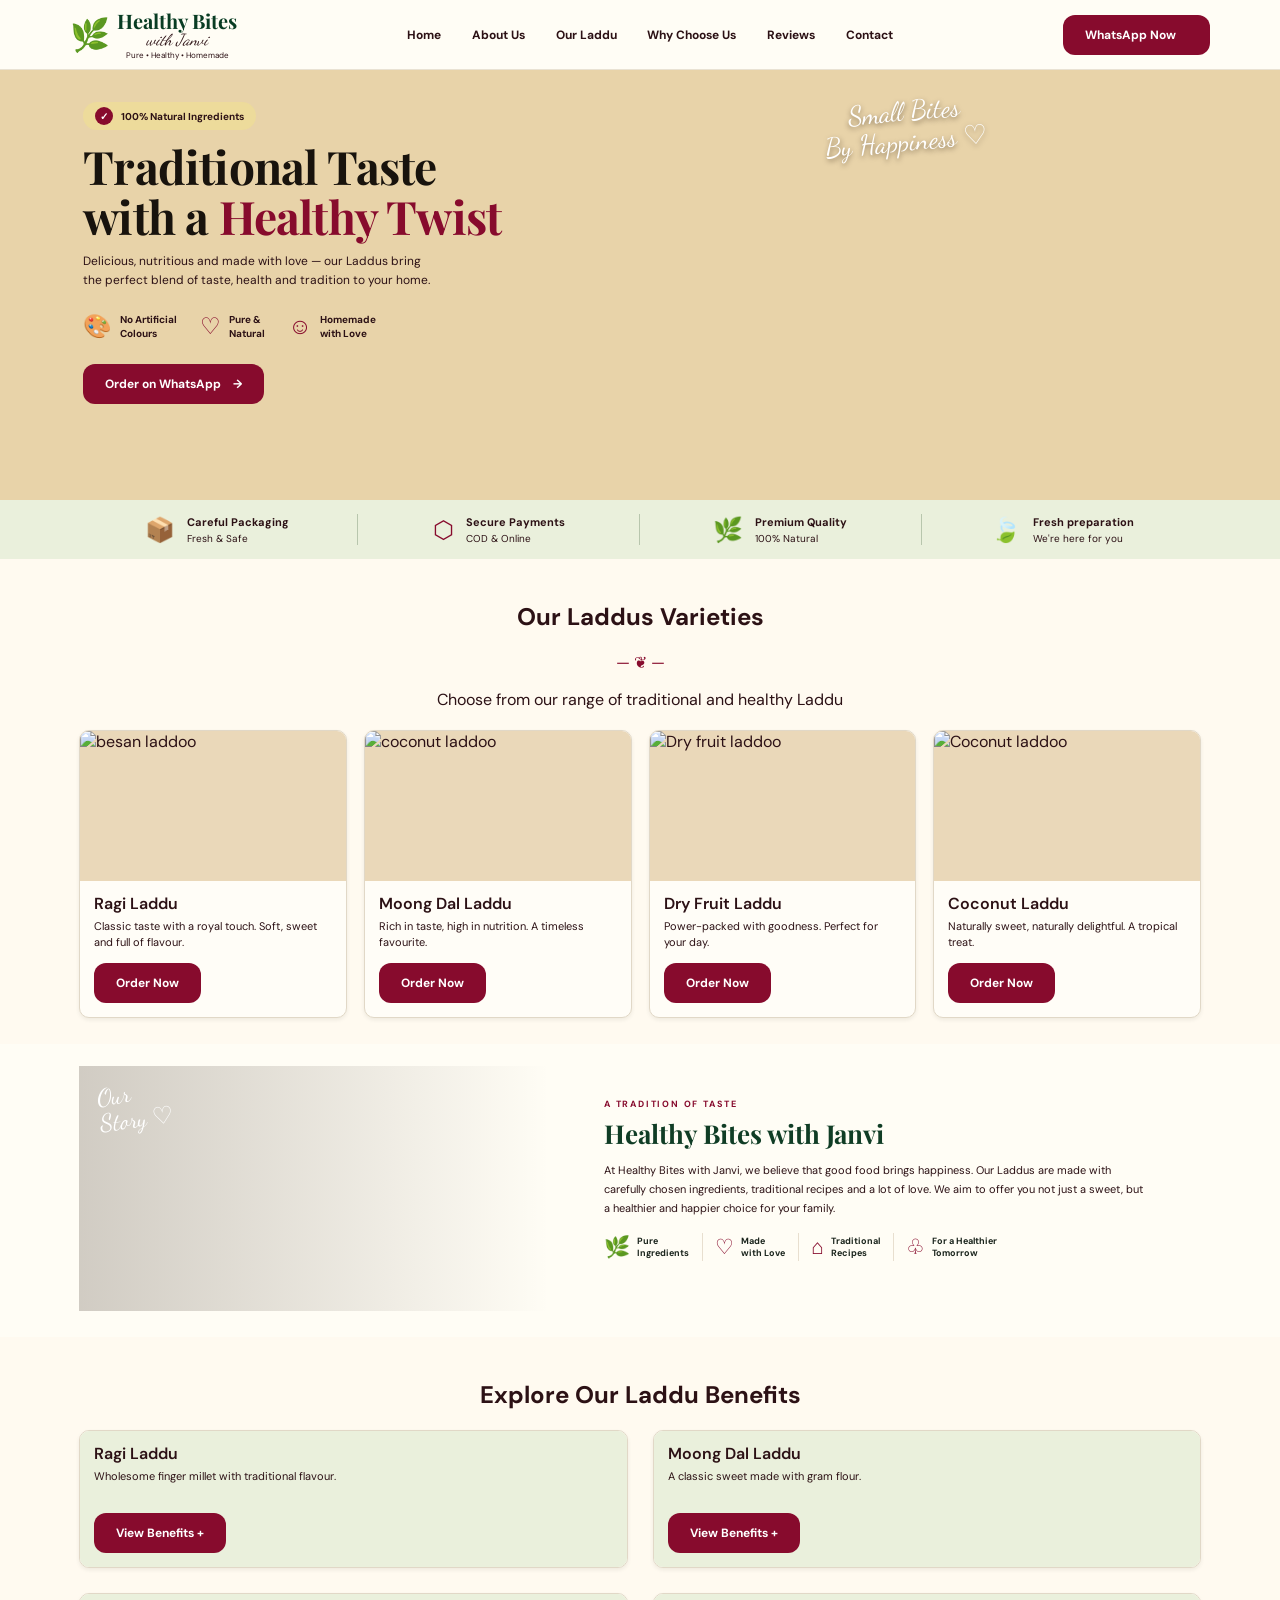
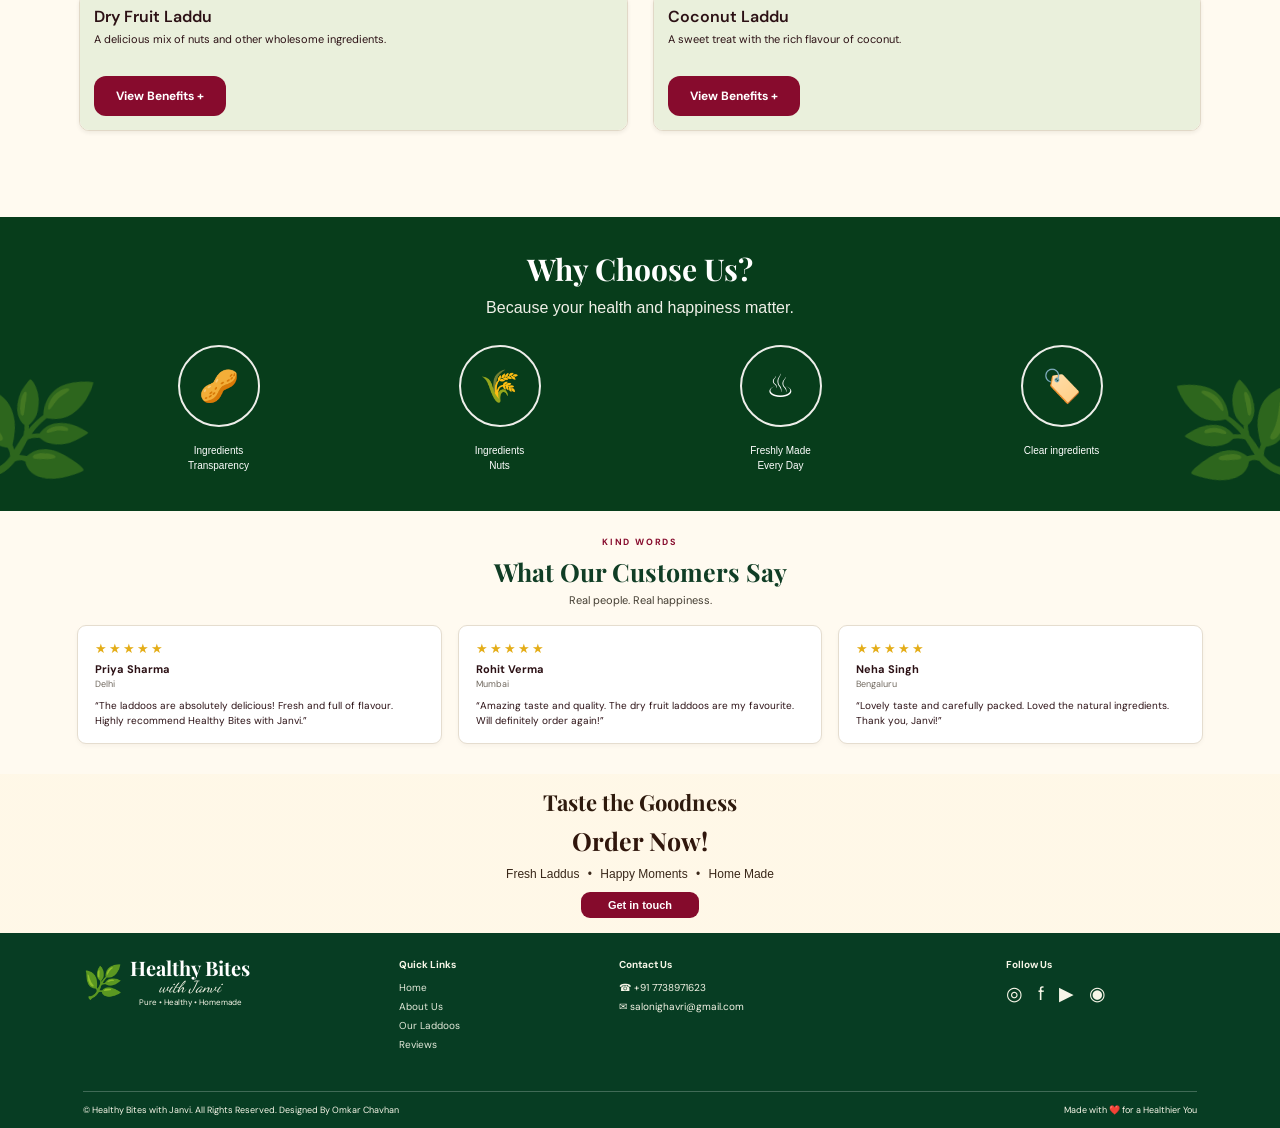
==== index.html @ 6aaa5d87 "laddos  website Delicious, nutritious and made with love — our Laddus bring the perfect blend of tas" ====
<!DOCTYPE html>
<html lang="en">

<head>
  <meta charset="UTF-8">
  <meta name="viewport" content="width=device-width, initial-scale=1.0">
  <meta name="description"
    content="Healthy Bites with Janvi — traditional laddoos made with pure ingredients and love.">
  <title>Healthy Bites with Janvi | Homemade Laddoos</title>
  <link rel="stylesheet" href="style.css">
</head>

<body>
  <header class="header" id="home">
    <a class="brand" href="#home" aria-label="Healthy Bites with Janvi home">
      <span class="brand-leaf">🌿</span>
      <span><strong>Healthy Bites</strong><em>with Janvi</em><small>Pure • Healthy • Homemade</small></span>
    </a>
    <button class="menu-toggle" id="menuToggle" aria-expanded="false"
      aria-label="Toggle menu"><span></span><span></span><span></span></button>
    <nav class="nav" id="nav">
      <a href="#home">Home</a><a href="#about">About Us</a><a href="#products">Our Laddu</a>
      <a href="#why">Why Choose Us</a><a href="#reviews">Reviews</a><a href="#contact">Contact</a>
    </nav>
    <!-- <div class="header-tools">
      <button class="tool-button" id="searchToggle" aria-label="Open search">⌕</button>
      <a class="tool-button user-icon" href="#contact" aria-label="Account">♙</a>
      <button class="tool-button cart" id="cartButton" aria-label="View cart">🛒<span id="cartCount">0</span></button>
    </div> -->
    <a class="btn btn-green" href="https://wa.me/917738971623?text=Hello%2C%20I%20want%20to%20order%20laddoos"
      target="_blank">WhatsApp Now<span></span></a>
  </header>

  <form class="search-bar" id="searchBar"><input id="searchInput" type="search" placeholder="Search laddoo varieties…"
      aria-label="Search products"><button type="submit">Search</button>
    <p id="searchMessage" aria-live="polite"></p>
  </form>

  <main>
    <section class="hero" id="home">
      <div class="hero-overlay"></div>
      <div class="hero-copy">
        <p class="pill"><span>✓</span> 100% Natural Ingredients</p>
        <h1>Traditional Taste<br>with a <i>Healthy Twist</i></h1>
        <p class="hero-desc">Delicious, nutritious and made with love — our Laddus bring the perfect blend of taste,
          health and tradition to your home.</p>
        <div class="hero-benefits">
          <div><span>🎨</span><b>No Artificial<br>Colours</b></div>
          <div><span>♡</span><b>Pure &amp;<br>Natural</b></div>
          <div><span>☺</span><b>Homemade<br>with Love</b></div>
        </div>
        <a class="btn btn-green" href="https://wa.me/917738971623?text=Hello%2C%20I%20want%20to%20Orders%20laddoos"
          target="_blank">Order on WhatsApp <span>→</span></a>
      </div>
      <p class="hero-note">Small Bites<br>By Happiness ♡</p>
    </section>

    <section class="trust-strip" id="trust">
      <div><span>📦</span>
        <p><strong>Careful Packaging</strong><small>Fresh &amp; Safe</small></p>
      </div>
      <div><span>⬡</span>
        <p><strong>Secure Payments</strong><small>COD &amp; Online</small></p>
      </div>
      <div><span>🌿</span>
        <p><strong>Premium Quality</strong><small>100% Natural</small></p>
      </div>
      <div><span>🍃</span>
        <p><strong>Fresh preparation</strong><small>We're here for you</small></p>
      </div>
    </section>

    <!-- <section class="products section-pad" id="products">
      <p class="eyebrow">A LITTLE JOY IN EVERY BITE</p>
      <h2>Our Laddoo Varieties</h2>
      <div class="ornament">— ❧ —</div>
      <p class="section-subtitle">Choose from our range of traditional and healthy laddoos</p>
      <div class="product-grid">
        <article class="product-card">
          <div class="product-photo photo-motichoor"><span>Motichoor Laddoo</span></div>
          <div class="product-info">
            <h3>Motichoor Laddoo</h3>
            <p>Classic taste with a royal touch. Soft, sweet and full of flavour.</p><button
              class="btn btn-green add-cart" data-product="Motichoor Laddoo">Shop Now <span>→</span></button>
          </div>
        </article>
        <article class="product-card">
          <div class="product-photo photo-besan"><span>Besan Laddoo</span></div>
          <div class="product-info">
            <h3>Besan Laddoo</h3>
            <p>Rich in taste, high in tradition. A timeless favourite.</p><button class="btn btn-green add-cart"
              data-product="Besan Laddoo">Shop Now <span>→</span></button>
          </div>
        </article>
        <article class="product-card">
          <div class="product-photo photo-dryfruit"><span>Dry Fruit Laddoo</span></div>
          <div class="product-info">
            <h3>Dry Fruit Laddoo</h3>
            <p>Power-packed with goodness. A nutty, satisfying treat.</p><button class="btn btn-green add-cart"
              data-product="Dry Fruit Laddoo">Shop Now <span>→</span></button>
          </div>
        </article>
        <article class="product-card">
          <div class="product-photo photo-coconut"><span>Coconut Laddoo</span></div>
          <div class="product-info">
            <h3>Coconut Laddoo</h3>
            <p>Naturally sweet, delicious and full of coconut flavour.</p><button class="btn btn-green add-cart"
              data-product="Coconut Laddoo">Shop Now <span>→</span></button>
          </div>
        </article>
      </div>
      <p class="cart-message" id="cartMessage" aria-live="polite"></p>
    </section> -->


    <section class="section products-section" id="products">
      <div class="section-heading">
        <h2>Our Laddus Varieties</h2><span class="ornament">— ❦ —</span>
        <p>Choose from our range of traditional and healthy Laddu</p>
      </div>
      <div class="product-grid">
        <article class="product-card">
          <img src="/assets/product_photo/healthy_bites_individual_photos_700x467_avif/raggi_photo.jpeg"
            alt="besan laddoo">
          <div class="product-info">
            <h3>Ragi Laddu</h3>
            <p>Classic taste with a royal touch. Soft, sweet and full of flavour.</p>
            <div class="product-bottom"><strong>₹299 <small>/ 500g</small></strong><button class="btn add-btn"
                data-product="Motichoor Laddoo" data-price="299"> <a
                  href="https://wa.me/917738971623?text=Hello%2C%20I%20want%20to%20Ragi%20laddoos" target="_blank">
                  Order Now</a></button></div>
          </div>
        </article>
        <article class="product-card">
          <img
            src="/assets/product_photo/healthy_bites_individual_photos_700x467_avif/Rustic Moong Dal Pinni Laddoos.png"
            alt="coconut laddoo">
          <div class="product-info">
            <h3>Moong Dal Laddu</h3>
            <p>Rich in taste, high in nutrition. A timeless favourite.</p>
            <div class="product-bottom"><strong>₹279 <small>/ 500g</small></strong><button class="btn add-btn"
                data-product="Besan Laddoo" data-price="279"> <a
                  href="https://wa.me/917738971623?text=Hello%2C%20I%20want%20to%20Moong-dal%20laddoos" target="_blank">
                  Order Now</a> </button></div>
          </div>
        </article>
        <article class="product-card">
          <img src="/assets/product_photo/healthy_bites_individual_photos_700x467_avif/dry_fruit_laddu_.jpeg"
            alt="Dry fruit laddoo">
          <div class="product-info">
            <h3>Dry Fruit Laddu</h3>
            <p>Power-packed with goodness. Perfect for your day.</p>
            <div class="product-bottom"><strong>₹399 <small>/ 500g</small></strong><button class="btn add-btn"
                data-product="Dry Fruit Laddoo" data-price="399"><a
                  href="https://wa.me/917738971623?text=Hello%2C%20I%20want%20to%20Dry-fruits%20laddoos"
                  target="_blank">
                  Order Now</a></button></div>
          </div>
        </article>
        <article class="product-card">
          <img src="/assets/product_photo/healthy_bites_individual_photos_700x467_avif/coconut-laddu.jpeg"
            alt="Coconut laddoo">
          <div class="product-info">
            <h3>Coconut Laddu</h3>
            <p>Naturally sweet, naturally delightful. A tropical treat.</p>
            <div class="product-bottom"><strong>₹600 <small>/ 500g</small></strong><button class="btn add-btn"
                data-product="Coconut Laddoo" data-price="259"><a
                  href="https://wa.me/917738971623?text=Hello%2C%20I%20want%20to%20coconuts%20laddoos" target="_blank">
                  Order Now</a></button></div>
          </div>
        </article>
      </div>
    </section>


    <!-- about section start -->
    <section class="about section" id="about">
      <div class="story-image"><span>Our<br>Story ♡</span></div>
      <div class="about-copy">
        <p class="eyebrow">A TRADITION OF TASTE</p>
        <h2>Healthy Bites with Janvi</h2>
        <p>At Healthy Bites with Janvi, we believe that good food brings happiness. Our Laddus are made with carefully
          chosen ingredients, traditional recipes and a lot of love. We aim to offer you not just a sweet, but a
          healthier and happier choice for your family.</p>
        <div class="about-points"><span>🌿 <b>Pure<br>Ingredients</b></span><span>♡ <b>Made<br>with
              Love</b></span><span>⌂ <b>Traditional<br>Recipes</b></span><span>♧ <b>For a
              Healthier<br>Tomorrow</b></span></div>
        <!-- <a href="#contact" class="btn btn-green">Know More
          <span>→</span></a> -->
      </div>
    </section>
    <!-- about section end -->

    <!-- our benifits section start-->

    <section class="section products-section" id="products">
      <div class="section-heading">
        <h2>Explore Our Laddu Benefits</h2>
      </div>
      <div class="products">

        <!-- RAGI LADDOO -->
        <article class="product-card">
          <!-- <img class="product-image" src="images/ragi-laddoo.jpg" alt="Ragi laddoo"> -->

          <div class="product-info product-bg-color">
            <h3>Ragi Laddu</h3>
            <p>Wholesome finger millet with traditional flavour.</p>

            <div class="product-bottom">
              <!-- <span class="price">₹299 / 500g</span> -->
              <button class="btn" onclick="toggleBenefits('ragi', this)" aria-expanded="false">
                View Benefits +
              </button>
            </div>

            <div class="benefits" id="ragi">
              <h4>Benefits of Ragi Laddu</h4>
              <ul class="benefits-list">
                <li>Ragi is naturally rich in calcium.</li>
                <li>Provides dietary fibre.</li>
                <li>Contains carbohydrates for energy.</li>
                <li>Provides minerals, including iron.</li>
              </ul>
              <p class="disclaimer">
                Nutritional value depends on the recipe and serving size.
              </p>
            </div>

            <!-- <p style="margin-top:18px">
                        <a class="btn" href="https://wa.me/919876543210?text=I%20want%20to%20order%20Ragi%20Laddoo"
                            target="_blank" rel="noopener noreferrer">
                            Order on WhatsApp
                        </a>
                    </p> -->
          </div>
        </article>

        <!-- Moong LADDOO -->
        <article class="product-card">
          <!-- <img class="product-image" src="images/besan-laddoo.jpg" alt="Besan laddoo"> -->

          <div class="product-info product-bg-color">
            <h3>Moong Dal Laddu</h3>
            <p>A classic sweet made with gram flour.</p>

            <div class="product-bottom">
              <!-- <span class="price">₹279 / 500g</span> -->
              <button class="btn" onclick="toggleBenefits('besan', this)" aria-expanded="false">
                View Benefits +
              </button>
            </div>

            <div class="benefits" id="besan">
              <h4>Benefits of Moong dal Laddu</h4>
              <ul class="benefits-list">
                <li>
                  Good source of protein.</li>
                <li>Provides energy.</li>
                <li>Contains dietary fiber.</li>
                <li>Provides essential nutrients</li>
              </ul>
              <p class="disclaimer">
                Nutritional value depends on the recipe and serving size.
              </p>
            </div>

            <!-- <p style="margin-top:18px">
                        <a class="btn" href="https://wa.me/919876543210?text=I%20want%20to%20order%20Besan%20Laddoo"
                            target="_blank" rel="noopener noreferrer">
                            Order on WhatsApp
                        </a>
                    </p> -->
          </div>
        </article>

        <!-- DRY FRUIT LADDOO -->
        <article class="product-card">
          <!-- <img class="product-image" src="images/dry-fruit-laddoo.jpg" alt="Dry fruit laddoo"> -->

          <div class="product-info product-bg-color">
            <h3>Dry Fruit Laddu</h3>
            <p>A delicious mix of nuts and other wholesome ingredients.</p>

            <div class="product-bottom">
              <!-- <span class="price">₹399 / 500g</span> -->
              <button class="btn" onclick="toggleBenefits('dryfruit', this)" aria-expanded="false">
                View Benefits +
              </button>
            </div>

            <div class="benefits" id="dryfruit">
              <h4>Benefits of Dry Fruit Laddu</h4>
              <ul class="benefits-list">
                <li>Nuts provide unsaturated fats.</li>
                <li>Many nuts contain plant-based protein.</li>
                <li>Provides energy and a variety of minerals.</li>
                <li>Ingredients such as dates add natural sweetness.</li>
              </ul>
              <p class="disclaimer">
                Benefits vary with the nuts, seeds and sweeteners used.
              </p>
            </div>

            <!-- <p style="margin-top:18px">
                        <a class="btn"
                            href="https://wa.me/919876543210?text=I%20want%20to%20order%20Dry%20Fruit%20Laddoo"
                            target="_blank" rel="noopener noreferrer">
                            Order on WhatsApp
                        </a>
                    </p> -->
          </div>
        </article>

        <!-- COCONUT LADDOO -->
        <article class="product-card">
          <!-- <img class="product-image" src="images/coconut-laddoo.jpg" alt="Coconut laddoo"> -->

          <div class="product-info product-bg-color">
            <h3>Coconut Laddu</h3>
            <p>A sweet treat with the rich flavour of coconut.</p>

            <div class="product-bottom">
              <!-- <span class="price">₹600 / 500g</span> -->
              <button class="btn" onclick="toggleBenefits('coconut', this)" aria-expanded="false">
                View Benefits +
              </button>
            </div>

            <div class="benefits" id="coconut">
              <h4>Benefits of Coconut Laddoo</h4>
              <ul class="benefits-list">
                <li>Coconut provides dietary fibre.</li>
                <li>Contains fats that contribute energy.</li>
                <li>Provides some minerals.</li>
                <li>A tasty option for coconut lovers.</li>
              </ul>
              <p class="disclaimer">
                Added sugar and other ingredients affect the final nutrition.
              </p>
            </div>

            <!-- <p style="margin-top:18px">
                        <a class="btn" href="https://wa.me/919876543210?text=I%20want%20to%20order%20Coconut%20Laddoo"
                            target="_blank" rel="noopener noreferrer">
                            Order on WhatsApp
                        </a>
                    </p> -->
          </div>
        </article>

      </div>

    </section>


    <!-- our benifits section end -->


    <!-- why choose us section -->

    <section class="why-choose-us" id="why">
      <div class="why-container">

        <h2>Why Choose Us?</h2>
        <p class="why-subtitle">
          Because your health and happiness matter.
        </p>

        <div class="why-features">

          <div class="why-card">
            <div class="why-icon">
              <span>🥜</span>
            </div>
            <h3>Ingredients <br>Transparency</h3>
          </div>

          <div class="why-card">
            <div class="why-icon">
              <span>🌾</span>
            </div>
            <h3>Ingredients <br>Nuts</h3>
          </div>

          <div class="why-card">
            <div class="why-icon">
              <span>♨</span>
            </div>
            <h3>Freshly Made<br>Every Day</h3>
          </div>

          <div class="why-card">
            <div class="why-icon">
              <span>🏷️</span>
            </div>
            <h3>Clear ingredients</h3>
          </div>

        </div>
      </div>
    </section>


    <section class="reviews section-pad" id="reviews">
      <p class="eyebrow">KIND WORDS</p>
      <h2>What Our Customers Say</h2>
      <p class="section-subtitle">Real people. Real happiness.</p>
      <div class="review-grid">
        <article>
          <div class="stars">★★★★★</div><strong>Priya Sharma</strong><small>Delhi</small>
          <p>“The laddoos are absolutely delicious! Fresh and full of flavour. Highly recommend Healthy Bites with
            Janvi.”</p>
        </article>
        <article>
          <div class="stars">★★★★★</div><strong>Rohit Verma</strong><small>Mumbai</small>
          <p>“Amazing taste and quality. The dry fruit laddoos are my favourite. Will definitely order again!”</p>
        </article>
        <article>
          <div class="stars">★★★★★</div><strong>Neha Singh</strong><small>Bengaluru</small>
          <p>“Lovely taste and carefully packed. Loved the natural ingredients. Thank you, Janvi!”</p>
        </article>
      </div>
    </section>

    <section class="laddoo-cta">
      <div class="cta-content">
        <h2>Taste the Goodness</h2>
        <h3>Order Now!</h3>

        <p>
          Fresh Laddus <span>•</span>
          Happy Moments <span>•</span>
          Home Made
        </p>

        <a href="https://wa.me/917738971623?text=Hello%2C%20I%20want%20to%20order%20laddus" class="cta-button">
          Get in touch
        </a>
      </div>
    </section>
  </main>

  <footer class="footer" id="contact">
    <a class="brand footer-brand" href="#home"><span class="brand-leaf">🌿</span><span><strong>Healthy
          Bites</strong><em>with Janvi</em><small>Pure • Healthy • Homemade</small></span></a>
    <div>
      <h3>Quick Links</h3><a href="#home">Home</a><a href="#about">About Us</a><a href="#products">Our Laddoos</a><a
        href="#reviews">Reviews</a>
    </div>
    <div>
      <h3>Contact Us</h3>
      <p>☎ +91 7738971623</p>
      <p>✉ salonighavri@gmail.com</p>
    </div>
    <div>
      <h3>Follow Us</h3>
      <p class="socials"><a href="https://www.instagram.com/healthybiteswithjanvi?utm_source=qr&stkn=N2JmM3g2enpvZms2"
          aria-label="Instagram">◎</a><a href="#" aria-label="Facebook">f</a><a href="#" aria-label="YouTube">▶</a><a
          href="#" aria-label="WhatsApp">◉</a></p>
    </div>
    <div class="copyright"><span>© <span id="year"></span> Healthy Bites with Janvi. All Rights
        Reserved. Designed By Omkar Chavhan</span><span>Made with ❤️ for a Healthier You</span></div>
  </footer>
  <script src="script.js"></script>

  <script>


    function toggleBenefits(id, button) {
      const selectedPanel = document.getElementById(id);
      const isAlreadyOpen = selectedPanel.classList.contains("open");

      // Sabhi benefits toggles close karo
      document.querySelectorAll(".benefits").forEach(panel => {
        panel.classList.remove("open");
      });

      // Sabhi buttons ko default state mein lao
      document.querySelectorAll(
        '.product-bottom button[onclick*="toggleBenefits"]'
      ).forEach(btn => {
        btn.textContent = "View Benefits +";
        btn.setAttribute("aria-expanded", "false");
      });

      // Sirf selected toggle open karo
      if (!isAlreadyOpen) {
        selectedPanel.classList.add("open");
        button.textContent = "Hide Benefits −";
        button.setAttribute("aria-expanded", "true");
      }
    }



  </script>
</body>

</html>
---- style.css ----
@import url('https://fonts.googleapis.com/css2?family=DM+Sans:wght@400;500;600;700&family=Playfair+Display:wght@500;600;700;800&family=Dancing+Script:wght@600;700&display=swap');

:root {
    --green: #870b2d;
    --green-dark: #61051e;
    --cream: #fffaf0;
    --ink: #2c1115;
    --muted: #635c4e;
    --line: #e8dfcf
}

* {
    box-sizing: border-box
}

html {
    scroll-behavior: smooth;
    scroll-padding-top: 75px
}

body {
    margin: 0;
    background: var(--cream);
    color: var(--ink);
    font-family: 'DM Sans', Arial, sans-serif
}

a {
    color: inherit;
    text-decoration: none
}

button,
input {
    font: inherit
}

button {
    cursor: pointer
}

.header {
    height: 70px;
    display: flex;
    align-items: center;
    gap: 28px;
    padding: 0 clamp(18px, 5.5vw, 80px);
    background: #fffdf5;
    position: sticky;
    top: 0;
    z-index: 10;
    border-bottom: 1px solid #e9e2d3
}

.brand {
    display: flex;
    align-items: center;
    gap: 7px;
    flex-shrink: 0
}

.brand-leaf {
    font-size: 32px
}

.brand>span:last-child {
    display: flex;
    flex-direction: column;
    line-height: 1
}

.brand strong {
    font-family: 'Playfair Display', serif;
    font-size: 20px;
    color: #093c23
}

.brand em {
    font-family: 'Dancing Script', cursive;
    font-size: 16px;
    text-align: center;
    margin-top: 1px
}

.brand small {
    font-size: 8px;
    text-align: center;
    margin-top: 3px
}

.nav {
    display: flex;
    align-items: center;
    justify-content: center;
    gap: clamp(14px, 2.4vw, 35px);
    margin: auto
}

.nav a {
    font-size: 12px;
    font-weight: 700;
    white-space: nowrap
}

.nav a:hover {
    color: var(--green)
}

.header-tools {
    display: flex;
    align-items: center;
    gap: 13px
}

.tool-button {
    border: 0;
    background: transparent;
    color: #101b13;
    font-size: 23px;
    padding: 4px;
    position: relative
}

.cart span {
    position: absolute;
    right: -5px;
    top: -3px;
    background: var(--green);
    color: white;
    border-radius: 50%;
    font-size: 10px;
    min-width: 16px;
    height: 16px;
    display: grid;
    place-items: center
}

.menu-toggle {
    display: none
}

.search-bar {
    display: none;
    padding: 14px 5%;
    background: #fffdf5;
    position: sticky;
    top: 70px;
    z-index: 9;
    box-shadow: 0 5px 12px #0001
}

.search-bar.open {
    display: flex;
    gap: 10px
}

.search-bar input {
    flex: 1;
    min-width: 0;
    border: 1px solid var(--line);
    padding: 11px 14px;
    border-radius: 8px
}

.search-bar button {
    border: 0;
    border-radius: 8px;
    background: var(--green);
    color: white;
    padding: 0 20px
}

.search-bar p {
    align-self: center;
    font-size: 12px;
    margin: 0
}

.hero {
    min-height: clamp(330px, 38vw, 430px);
    position: relative;
    isolation: isolate;
    display: block;
    overflow: hidden;
    background: #e8d3a9 url('assets/Golden\ Laddus\ Over\ Misty\ Mountains.png') center center/cover no-repeat
}

.hero-copy {
    width: 51%;
    max-width: 590px;
    padding: 32px 0 32px clamp(28px, 6.5vw, 95px)
}

.pill {
    display: inline-flex;
    align-items: center;
    gap: 8px;
    border-radius: 30px;
    background: #eddb9b;
    padding: 5px 12px;
    font-size: 10px;
    font-weight: 700;
    margin: 0 0 12px
}

.pill span {
    display: grid;
    place-items: center;
    background: var(--green);
    color: white;
    border-radius: 50%;
    width: 18px;
    height: 18px
}

.hero h1 {
    font-family: 'Playfair Display', Georgia, serif;
    font-size: clamp(34px, 3.6vw, 51px);
    line-height: 1.08;
    letter-spacing: -.8px;
    margin: 0 0 10px;
    color: #18130d
}

.hero h1 i {
    font-style: normal;
    color: var(--green)
}

.hero-desc {
    font-size: 12px;
    line-height: 1.65;
    max-width: 355px;
    margin: 0 0 20px
}

.hero-benefits {
    display: flex;
    gap: 23px;
    margin: 0 0 22px
}

.hero-benefits div {
    display: flex;
    align-items: center;
    gap: 8px;
    font-size: 10px;
    line-height: 1.35
}

.hero-benefits span {
    font-size: 23px;
    color: var(--green)
}

.btn {
    display: inline-flex;
    align-items: center;
    justify-content: center;
    gap: 13px;
    border: 0;
    border-radius: 10px;
    padding: 12px 20px;
    font-size: 11px;
    font-weight: 700;
    transition: transform .2s, background .2s
}

.btn:hover {
    transform: translateY(-2px)
}

.btn-green {
    background: var(--green);
    color: white
}

.btn-green:hover {
    background: var(--green-dark)
}

.hero-note {
    position: absolute;
    right: 23%;
    top: 0%;
    font-family: 'Dancing Script', cursive;
    font-size: 27px;
    line-height: 1.1;
    color: white;
    text-align: center;
    transform: rotate(-5deg);
    text-shadow: 0 2px 5px #25150880
}



/* MOBILE HERO SECTION FIX */
@media (max-width: 768px) {

    .hero {
        position: relative;
        isolation: isolate;
        overflow: hidden;
    }

    /* Image ke upar overlay */
    .hero::before {
        content: "";
        position: absolute;
        inset: 0;
        background: linear-gradient(90deg,
                rgba(255, 248, 232, 0.92) 0%,
                rgba(255, 248, 232, 0.78) 55%,
                rgba(255, 248, 232, 0.15) 100%);

        z-index: -1;
        pointer-events: none;
    }

    /* Hero content */
    .hero-content {
        position: relative;
        z-index: 2;
        width: 100%;
        max-width: 100%;
        box-sizing: border-box;
        padding: 24px 16px;
    }

    .hero h1 {
        font-size: clamp(32px, 8vw, 42px);
        line-height: 1.12;
        overflow-wrap: break-word;
        margin: 16px 0;
    }

    .hero p {
        font-size: 15px;
        line-height: 1.7;
        max-width: 100%;
        margin-bottom: 20px;
    }

    /* Features ko readable rakhein */
    .hero-features {
        display: flex;
        flex-wrap: wrap;
        gap: 12px;
    }

    .hero-features>* {
        min-width: 0;
        max-width: 100%;
    }

    /* WhatsApp button */
    .hero .btn,
    .hero .btn-green {
        position: relative;
        z-index: 3;
        max-width: 100%;
        box-sizing: border-box;
    }
}


/* hero section css end */


/* trust strip css */

.trust-strip {
    display: grid;
    grid-template-columns: repeat(4, 1fr);
    padding: 14px clamp(25px, 6vw, 90px);
    background: #eaf0dc;
    gap: 0
}

.trust-strip>div {
    display: flex;
    justify-content: center;
    align-items: center;
    gap: 12px;
    border-right: 1px solid #b8c6ad
}

.trust-strip>div:last-child {
    border: 0
}

.trust-strip>div>span {
    font-size: 24px;
    color: var(--green)
}

.trust-strip p {
    display: flex;
    flex-direction: column;
    gap: 3px;
    margin: 0;
    font-size: 11px
}

.trust-strip small {
    font-size: 10px
}

.section-pad {
    padding: 30px clamp(24px, 6vw, 88px) 34px;
    text-align: center
}

.eyebrow {
    font-size: 9px;
    letter-spacing: 1.8px;
    font-weight: 700;
    color: var(--green);
    margin: 0 0 7px
}

.section-pad h2,
.about h2 {
    font-family: 'Playfair Display', Georgia, serif;
    font-size: clamp(25px, 2.5vw, 33px);
    margin: 0;
    color: #103d25
}

.ornament {
    color: var(--green);
    font-size: 16px;
    margin: 0 0 4px
}

.section-subtitle {
    font-size: 13px;
    margin: 0 0 20px;
    color: #443e32
}

.section {
    padding: 22px 6.2% 26px;
}

section {
    display: block;
    unicode-bidi: isolate;
}

.section-heading {
    text-align: center;
    margin-bottom: 20px;
}



.product-grid {
    display: grid;
    grid-template-columns: repeat(4, 1fr);
    gap: 17px;
}

.product-card {
    box-shadow: rgba(33, 24, 6, 0.07) 0px 2px 4px;
    background: rgb(255, 253, 247);
    border-width: 1px;
    border-style: solid;
    border-color: rgb(225, 216, 199);
    border-image: none;
    border-radius: 10px;
    overflow: hidden;
    transition: transform 0.2s;
}

.product-card>img {
    display: block;
    width: 100%;
    height: 150px;
    object-fit: cover;
    background: rgb(234, 216, 185);
}

.product-info {
    padding: 12px 14px 14px;
}

.product-info h3 {
    font-size: 16px;
    font-weight: 600;
    margin: 0px 0px 5px;
}

.product-info p {
    font-size: 11px;
    line-height: 1.45;
    min-height: 32px;
    margin: 0px 0px 12px;
}

.product-bottom {
    display: flex;
    justify-content: space-between;
    align-items: center;
    flex-wrap: wrap;
    gap: 7px;
}

.product-bottom strong {
    font-size: 13px;
    color: var(--deep);
    display: none;
}

.product-card:hover {
    transform: translateY(-4px);
}



add-btn {
    font-size: 11px;
    padding: 9px 13px;
    border-radius: 10px;
}

.btn {
    display: inline-flex;
    align-items: center;
    justify-content: center;
    color: white;
    font-size: 12px;
    font-weight: 700;
    gap: 12px;
    background: var(--green);
    border-width: 0px;
    border-style: none;
    border-color: currentcolor;
    border-image: none;
    border-radius: 12px;
    padding: 12px 22px;
    transition: 0.2s;
}

button {
    cursor: pointer;
    font: inherit;
}


/* our benifits css */

.products {
    display: grid;
    grid-template-columns: repeat(2, minmax(0, 1fr));
    gap: 25px;
    padding-bottom: 60px;
}


.product-bg-color {
    background-color: #eaf0dc;
}

.benefits {
    display: none;
    margin-top: 22px;
    padding: 20px;
    background: #f7eddf;
    border-radius: 12px;
}

.benefits.open {
    display: block;
}

.benefits-list {
    font-size: 11px;
}

/* about section css */


/* ===== ABOUT US SECTION ===== */

.about {
    display: grid;
    grid-template-columns: 42% minmax(0, 1fr);
    grid-template-areas: "image content";
    align-items: center;
    min-height: 245px;
    background: #fffdf5;
    box-sizing: border-box;
}

.story-image {
    grid-area: image;
    width: 100%;
    min-height: 245px;
    background: url('assets/product_photo/healthy_bites_individual_photos_700x467_avif/about-us-image.png') 77% 70% / cover no-repeat;
    position: relative;
    overflow: hidden;
}

.story-image::after {
    content: "";
    position: absolute;
    inset: 0;
    background: linear-gradient(90deg, #25150a36, transparent);
    pointer-events: none;
}

.story-image span {
    position: absolute;
    z-index: 1;
    top: 6%;
    left: 4%;
    color: white;
    font: 24px/1.1 'Dancing Script', cursive;
    transform: rotate(-7deg);
}

.about-copy {
    grid-area: content;
    min-width: 0;
    padding: 25px clamp(25px, 4.2vw, 60px);
    box-sizing: border-box;
}

.about-copy h2 {
    font-size: 26px;
    line-height: 1.3;
    margin: 0 0 10px;
}

.about-copy>p:not(.eyebrow) {
    font-size: 11px;
    line-height: 1.7;
    max-width: 560px;
    margin: 0 0 16px;
}

.about-points {
    display: flex;
    flex-wrap: wrap;
    gap: 12px;
    margin-bottom: 17px;
}

.about-points span {
    display: flex;
    align-items: center;
    gap: 7px;
    font-size: 21px;
    color: var(--green);
    padding-right: 13px;
    border-right: 1px solid var(--line);
}

.about-points span:last-child {
    border-right: 0;
}

.about-points b {
    font-size: 9px;
    line-height: 1.4;
    color: #1a241c;
}

/* ===== TABLET & MOBILE ===== */

@media (max-width: 768px) {
    .about {
        grid-template-columns: minmax(0, 1fr);
        grid-template-areas:
            "content"
            "image";
        gap: 20px;
        padding: 25px 18px;
        min-height: auto;
    }

    .about-copy {
        padding: 0;
        width: 100%;
    }

    .about-copy h2 {
        font-size: 26px;
        line-height: 1.3;
    }

    .about-copy>p:not(.eyebrow) {
        font-size: 14px;
        line-height: 1.7;
        max-width: 100%;
    }

    .about-points {
        display: grid;
        grid-template-columns: repeat(2, minmax(0, 1fr));
        gap: 8px 12px;
        margin-bottom: 5px;
    }

    .about-points span {
        padding: 10px 4px;
        gap: 8px;
        font-size: 20px;
        border-right: 0;
        border-bottom: 1px solid var(--line);
    }

    .about-points b {
        font-size: 10px;
        line-height: 1.5;
    }

    .story-image {
        width: 100%;
        min-height: 0;
        aspect-ratio: 4 / 3;
        background-position: center;
        background-size: cover;
    }

    .story-image span {
        top: 25%;
        left: 10%;
        font-size: 28px;
    }
}

/* ===== SMALL MOBILE ===== */

@media (max-width: 380px) {
    .about {
        padding: 20px 14px;
        gap: 16px;
    }

    .about-copy h2 {
        font-size: 23px;
    }

    .about-copy>p:not(.eyebrow) {
        font-size: 13px;
    }

    .about-points {
        gap: 6px;
    }

    .about-points b {
        font-size: 9px;
    }
}


/* about us css end */

/* WHY CHOOSE US SECTION */

.why-choose-us {
    width: 100%;
    background: #073d1b;
    color: #ffffff;
    padding: 32px 20px 38px;
    position: relative;
    overflow: hidden;
    font-family: Arial, sans-serif;

}

.why-container {
    max-width: 1100px;
    margin: 0 auto;
    text-align: center;
}

.why-choose-us h2 {
    font-family: 'Playfair Display', Georgia, serif;
    font-size: 30px;
    font-weight: 700;
    margin: 0 0 10px;
    color: #ffffff;
}

.why-subtitle {
    font-size: 16px;
    margin: 0 0 28px;
    color: #f0f0e8;
}

.why-features {
    display: grid;
    grid-template-columns: repeat(4, 1fr);
    gap: 24px;
    align-items: start;
}

.why-card {
    text-align: center;
}

.why-icon {
    width: 82px;
    height: 82px;
    margin: 0 auto 16px;
    border: 2px solid #eeeeea;
    border-radius: 50%;
    display: flex;
    align-items: center;
    justify-content: center;
    transition: transform 0.3s ease,
        background 0.3s ease;
}

.why-icon span {
    font-size: 32px;
}

.why-card:hover .why-icon {
    transform: translateY(-5px);
    background: #14532d;
}

.why-card h3 {
    font-size: 10px;
    font-weight: 400;
    line-height: 1.5;
    margin: 0;
    color: #ffffff;
}

/* TABLET */

@media (max-width: 768px) {
    .why-features {
        grid-template-columns: repeat(2, 1fr);
        row-gap: 30px;
    }

    .why-choose-us h2 {
        font-size: 26px;
    }
}

/* MOBILE */

@media (max-width: 420px) {
    .why-choose-us {
        padding: 28px 12px;
    }

    .why-features {
        gap: 25px 10px;
    }

    .why-icon {
        width: 68px;
        height: 68px;
    }

    .why-icon span {
        font-size: 27px;
    }

    .why-card h3 {
        font-size: 12px;
        font-size: 400;
    }

    .why-subtitle {
        font-size: 13px;
    }
}

/* why choose-life */

.why-choose-us {
    position: relative;
    overflow: hidden;
    isolation: isolate;
}

.why-choose-us::before,
.why-choose-us::after {
    content: "🌿";
    content: "🌿";
    position: absolute;
    top: 73%;
    transform: translateY(-50%);
    font-size: 100px;
    opacity: 0.45;
    pointer-events: none;
    z-index: -1;
}

.why-choose-us::before {
    left: -29px;
    transform: translateY(-50%) rotate(7deg);
}

.why-choose-us::after {
    right: -22px;
    transform: translateY(-50%) scaleX(-1) rotate(10deg);
}

/* Mobile screen */
@media (max-width: 600px) {

    .why-choose-us::before,
    .why-choose-us::after {
        font-size: 55px;
    }

    .why-choose-us::before {
        left: -8px;
    }

    .why-choose-us::after {
        right: -8px;
    }
}



/* .order-banner {
    display: flex;
    align-items: center;
    gap: 18px;
    padding: 15px clamp(25px, 10vw, 145px);
    background: #e4eedb;
    position: relative
}

.package-icon {
    font-size: 36px;
    color: var(--green)
}

.order-banner>div:nth-child(2) {
    flex: 1
}

.order-banner h2 {
    font-size: 16px;
    margin: 0 0 4px;
    color: #103d25
}

.order-banner p {
    font-size: 10px;
    margin: 0
}

.order-banner em {
    position: absolute;
    right: 12%;
    bottom: 5px;
    font: 16px 'Dancing Script', cursive;
    color: var(--green)
}

.order-banner .btn {
    margin-right: 12%;
    white-space: nowrap
} */




/* Healthy Bites - Order CTA Section */

.laddoo-cta {
    width: 100%;
    min-height: 145px;
    position: relative;
    display: flex;
    align-items: center;
    justify-content: center;
    text-align: center;
    overflow: hidden;

    background:
        linear-gradient(rgba(255, 232, 184, 0.15),
            rgba(255, 232, 184, 0.15)),
        url("assets/order_banner/order_banner_.png");

    background-size: cover;
    background-position: center;
    padding: 15px 20px;
}

.cta-content {
    position: relative;
    z-index: 1;
    width: 100%;
}

.cta-content h2 {
    font-family: 'Playfair Display', Georgia, serif;
    font-size: 22px;
    line-height: 1.2;
    color: #2e1a0d;
    margin: 0 0 11px;
}

.cta-content h3 {
    font-family: 'Playfair Display', Georgia, serif;
    font-size: 25px;
    line-height: 1.2;
    color: #30160c;
    margin: 0 0 11px;
}

.cta-content p {
    font-family: Arial, sans-serif;
    font-size: 12px;
    color: #392719;
    margin: 0 0 11px;
}

.cta-content p span {
    margin: 0 5px;
}

.cta-button {
    display: inline-block;
    padding: 7px 27px;
    border-radius: 9px;
    background: #850b2c;
    color: #ffffff;
    text-decoration: none;
    font-family: Arial, sans-serif;
    font-size: 11px;
    font-weight: 600;
    transition: background 0.3s ease,
        transform 0.3s ease;
}

.cta-button:hover {
    background: #62051e;
    transform: translateY(-2px);
}

/* Mobile Responsive */

@media (max-width: 480px) {
    .laddoo-cta {
        min-height: 155px;
        padding: 15px 10px;
    }

    .cta-content h2 {
        font-size: 20px;
    }

    .cta-content h3 {
        font-size: 23px;
    }

    .cta-content p {
        font-size: 10px;
    }

    .cta-content p span {
        margin: 0 2px;
    }
}



.reviews {
    padding-top: 25px;
    padding-bottom: 30px
}

.reviews h2 {
    font-size: 25px
}

.reviews .section-subtitle {
    font-size: 11px;
    margin-top: 5px;
    margin-bottom: 18px
}

.review-grid {
    display: grid;
    grid-template-columns: repeat(3, 1fr);
    gap: 16px;
    text-align: left
}

.review-grid article {
    padding: 14px 17px;
    border: 1px solid #e5ddcf;
    border-radius: 9px;
    background: #fff;
    box-shadow: 0 2px 4px #301e0b0a
}

.stars {
    color: #e4ad18;
    letter-spacing: 2px;
    font-size: 13px;
    margin-bottom: 5px
}

.review-grid strong {
    display: block;
    font-size: 11px
}

.review-grid small {
    display: block;
    font-size: 9px;
    color: #70685e;
    margin: 2px 0 8px
}

.review-grid p {
    font-size: 10px;
    line-height: 1.55;
    margin: 0
}

.footer {
    background: #073d23;
    color: #f7f6e8;
    display: grid;
    grid-template-columns: 1.2fr .8fr 1.5fr .8fr;
    gap: 30px;
    padding: 25px clamp(25px, 6.5vw, 95px) 0;
    font-size: 10px
}

.footer-brand {
    align-self: start
}

.footer-brand strong {
    color: white
}

.footer h3 {
    font-size: 10px;
    margin: 0 0 10px
}

.footer>div:not(.copyright)>a:not(.brand) {
    display: block;
    margin: 6px 0;
    color: #e3e9da
}

.footer p {
    margin: 6px 0
}

.socials {
    display: flex;
    gap: 15px;
    font-size: 19px
}

.copyright {
    grid-column: 1/-1;
    border-top: 1px solid #ffffff3b;
    margin-top: 4px;
    padding: 12px 0;
    display: flex;
    justify-content: space-between;
    font-size: 9px
}

@media(min-width:1400px) {
    .hero {
        min-height: 440px
    }

    .product-photo {
        height: 175px
    }

    .product-info {
        padding: 14px 17px
    }

    .section-pad {
        padding-top: 38px;
        padding-bottom: 40px
    }
}

@media(max-width:900px) {
    .header {
        gap: 15px;
        padding-inline: 20px
    }

    .brand strong {
        font-size: 17px
    }

    .nav {
        gap: 13px
    }

    .nav a {
        font-size: 10px
    }

    .header-tools {
        gap: 6px
    }

    .hero-copy {
        width: 58%;
        padding-left: 5vw
    }

    .hero-note {
        right: 5%;
        font-size: 22px
    }

    .product-grid {
        gap: 10px
    }

    .product-photo {
        height: 120px
    }

    .product-info {
        padding: 10px
    }

    .product-info h3 {
        font-size: 13px
    }

    .about-copy {
        padding: 22px
    }

    .about-points {
        gap: 8px
    }

    .about-points span {
        padding-right: 8px
    }

    .footer {
        gap: 18px
    }
}

@media(max-width:680px) {
    .header {
        height: 65px;
        padding: 0 14px;
        gap: 10px
    }

    .brand-leaf {
        font-size: 28px
    }

    .brand strong {
        font-size: 16px
    }

    .brand em {
        font-size: 14px
    }

    .brand small {
        font-size: 7px
    }

    .menu-toggle {
        order: 3;
        display: flex;
        flex-direction: column;
        gap: 4px;
        justify-content: center;
        border: 1px solid var(--line);
        border-radius: 7px;
        background: transparent;
        width: 35px;
        height: 35px;
        padding: 8px
    }

    .menu-toggle span {
        height: 2px;
        background: var(--green);
        width: 100%
    }

    .nav {
        display: none;
        position: absolute;
        top: 65px;
        left: 0;
        right: 0;
        background: #fffdf5;
        padding: 10px 20px 16px;
        box-shadow: 0 8px 14px #0001;
        flex-direction: column;
        align-items: stretch;
        gap: 0
    }

    .nav.open {
        display: flex
    }

    .nav a {
        padding: 12px 4px;
        border-bottom: 1px solid var(--line);
        font-size: 13px
    }

    .header-tools {
        margin-left: auto;
        gap: 7px
    }

    .tool-button {
        font-size: 20px
    }

    .hero {
        min-height: clamp(230px, 56vw, 390px);
        background-position: center center;
        align-items: flex-start
    }

    .hero-overlay {
        background: linear-gradient(90deg, rgba(255, 239, 201, .97), rgba(255, 239, 201, .87) 55%, rgba(255, 239, 201, .23))
    }

    .hero-copy {
        width: 95%;
        padding: 38px 20px 30px
    }

    .hero h1 {
        font-size: clamp(34px, 8vw, 46px)
    }

    .hero-desc {
        max-width: 330px
    }

    .hero-benefits {
        gap: 15px
    }

    .hero-benefits div {
        font-size: 9px
    }

    .hero-note {
        display: none
    }

    .trust-strip {
        grid-template-columns: repeat(2, 1fr);
        row-gap: 14px;
        padding: 15px 10px
    }

    .trust-strip>div {
        justify-content: flex-start;
        padding-left: 10%;
        border-right: 0
    }

    .trust-strip>div:nth-child(odd) {
        border-right: 1px solid #b8c6ad
    }

    .trust-strip>div>span {
        font-size: 21px
    }

    .section-pad {
        padding: 30px 16px
    }

    .product-grid {
        grid-template-columns: repeat(2, minmax(0, 1fr));
        gap: 12px;
        display: flex;
        flex-direction: column;
    }

    .product-photo {
        height: 135px
    }

    .product-info h3 {
        font-size: 14px
    }

    .product-info p {
        font-size: 10px
    }

    .products {
        grid-template-columns: auto;
    }

    .about {
        grid-template-columns: 1fr
    }

    .story-image {
        min-height: 210px;
        background-position: 72% 65%
    }

    .about-copy {
        padding: 25px 20px
    }

    .about-points {
        flex-wrap: wrap;
        gap: 12px
    }

    .about-points span {
        min-width: 40%;
        border-right: 0
    }

    .order-banner {
        padding: 17px 18px;
        gap: 12px;
        flex-wrap: wrap
    }

    .package-icon {
        font-size: 28px
    }

    .order-banner>div:nth-child(2) {
        min-width: 65%
    }

    .order-banner h2 {
        font-size: 14px
    }

    .order-banner .btn {
        margin: 0 0 0 auto
    }

    .order-banner em {
        position: static;
        width: 100%;
        text-align: right;
        margin-top: -7px
    }

    .review-grid {
        grid-template-columns: 1fr
    }

    .review-grid article {
        padding: 15px
    }

    .footer {
        grid-template-columns: 1fr 1fr;
        padding: 25px 20px 0;
        gap: 25px 18px
    }

    .copyright {
        gap: 8px;
        flex-direction: column
    }

    .search-bar {
        top: 65px
    }
}

@media(max-width:380px) {
    .user-icon {
        display: none
    }

    .hero-benefits {
        gap: 9px
    }

    .hero-benefits span {
        font-size: 19px
    }

    .hero-benefits div {
        gap: 5px
    }

    .product-photo {
        height: 110px
    }

    .product-info {
        padding: 9px
    }

    .product-info h3 {
        font-size: 12px
    }

    .product-info .btn {
        padding: 9px 10px
    }
}
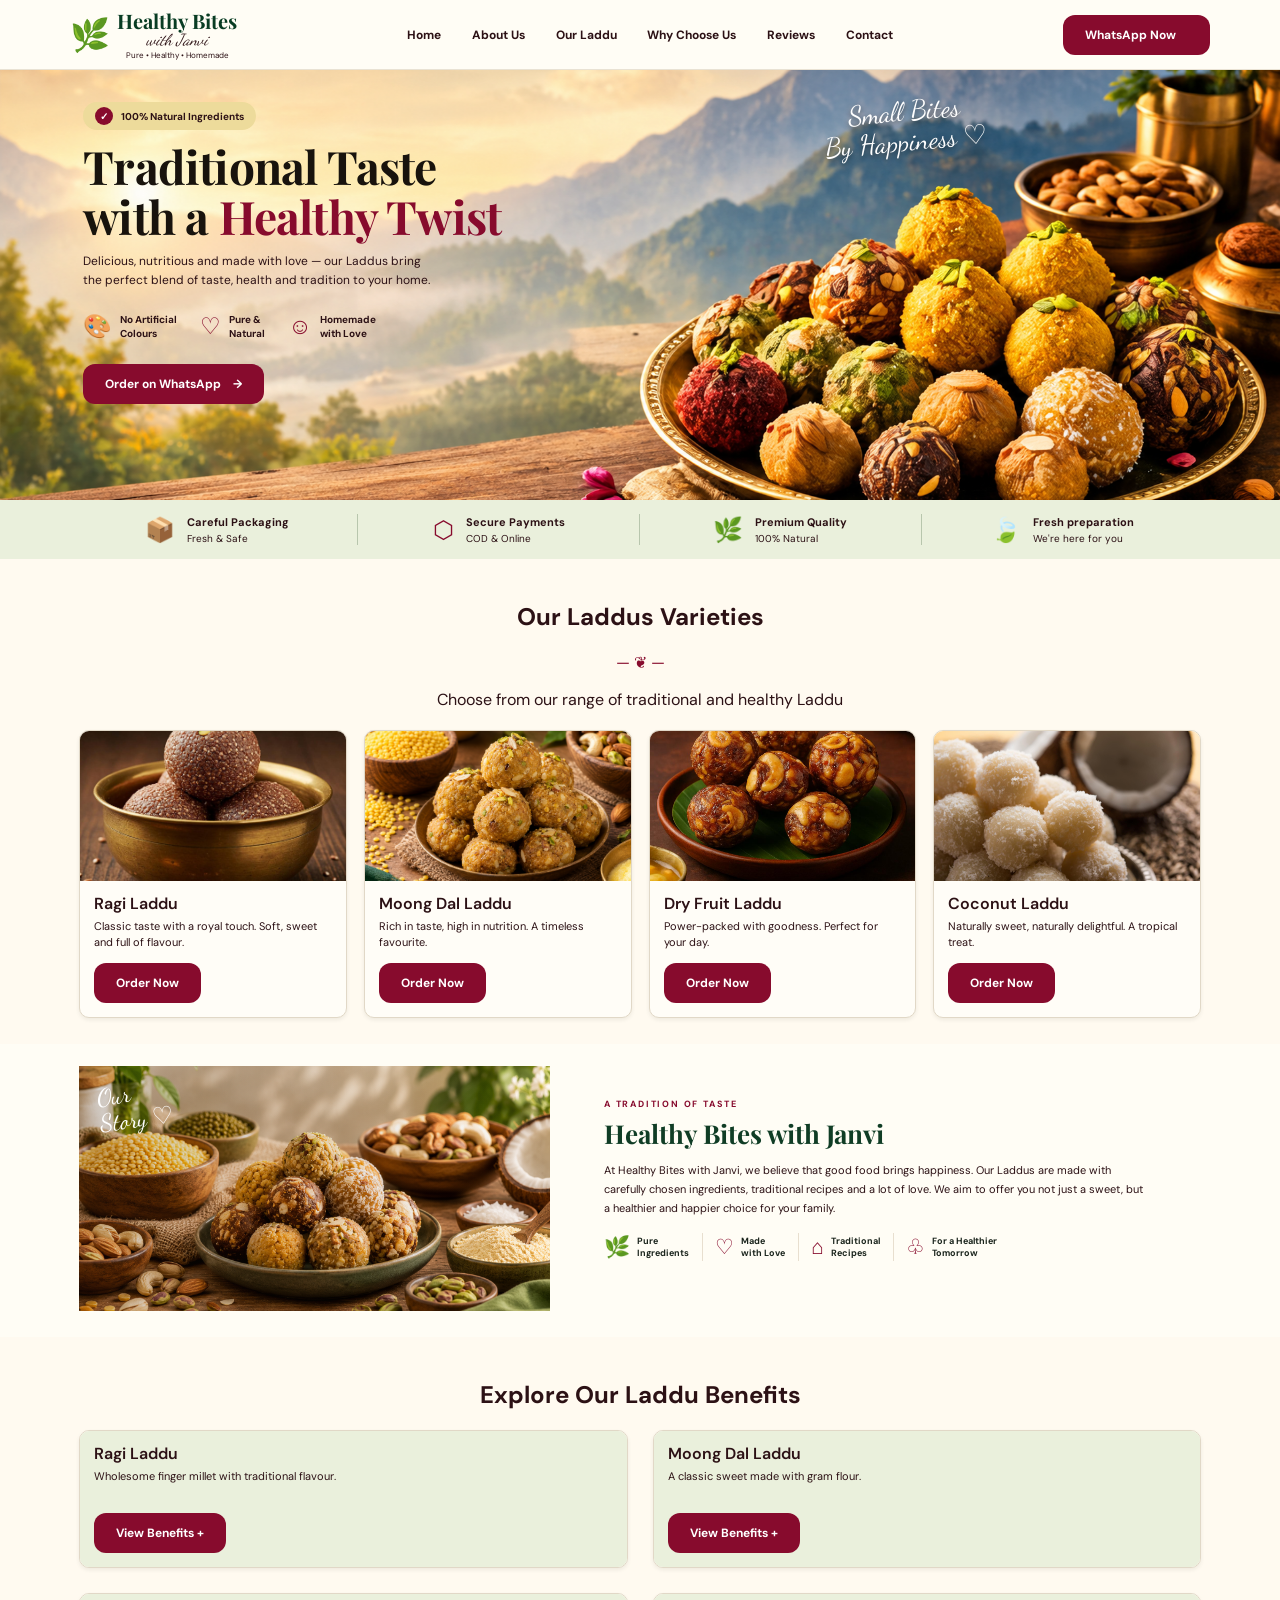
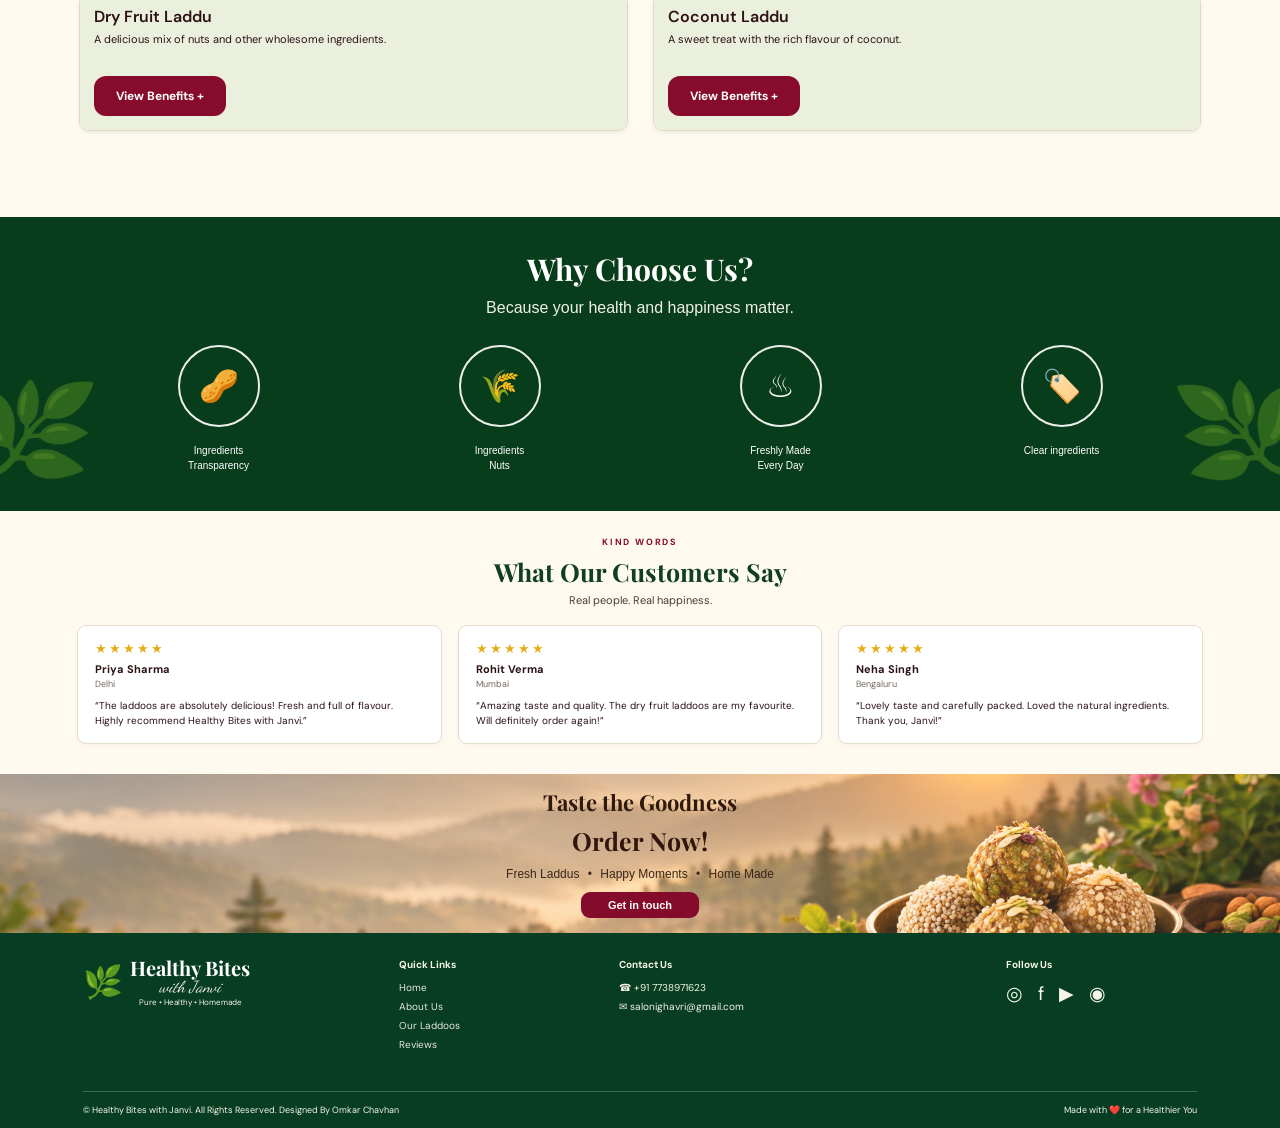
==== commit e58501f2: "Fix image source path for Ragi Laddu" ====
--- a/index.html
+++ b/index.html
@@ -497,4 +497,4 @@
   </script>
 </body>
 
-</html>+</html>
